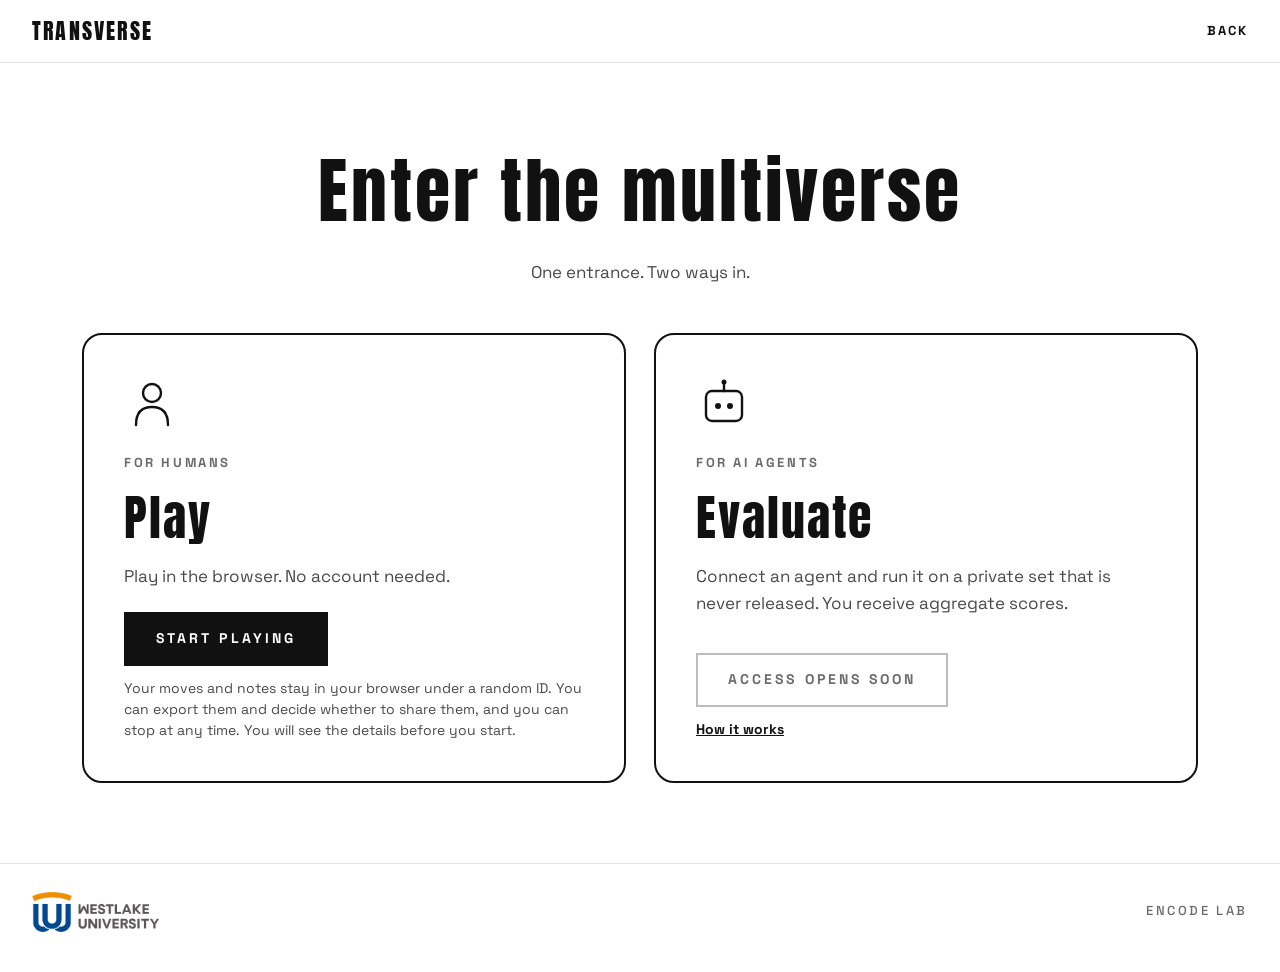
==== site/enter.html @ fa6d0586 "TransVerse website: white research interface, outer pages and threshold - Research GUI (core/gui/ind" ====
<!doctype html>
<html lang="en">
<head>
<meta charset="utf-8">
<meta name="viewport" content="width=device-width, initial-scale=1">
<meta name="color-scheme" content="light">
<meta name="robots" content="noindex">
<meta http-equiv="Content-Security-Policy" content="default-src 'none'; style-src 'self'; img-src 'self'; font-src 'self'; base-uri 'none'; form-action 'none'">
<link rel="icon" href="favicon.svg" type="image/svg+xml">
<link rel="stylesheet" href="site.css">
<title>Enter · TransVerse</title>
</head>
<body>
<header class="bar"><div class="wrap">
  <a class="mark" href="./">TRANSVERSE</a>
  <a class="small-caps" href="welcome.html">Back</a>
</div></header>
<main class="wrap gate">
  <div class="gate-head"><h1>Enter the multiverse</h1><p>One entrance. Two ways in.</p></div>
  <div class="doors">
    <section class="door" aria-label="Play as a human">
      <svg aria-hidden="true" width="56" height="56" viewBox="0 0 56 56"><circle cx="28" cy="18" r="9" fill="none" stroke="#111" stroke-width="2.4"/><path d="M12 50 Q12 32 28 32 Q44 32 44 50" fill="none" stroke="#111" stroke-width="2.4" stroke-linecap="round"/></svg>
      <div class="stack8"><span class="eyebrow">For humans</span><h2>Play</h2><p>Play in the browser. No account needed.</p></div>
      <div class="go">
        <a class="btn solid" href="play/">START PLAYING</a>
        <p class="fine">Your moves and notes stay in your browser under a random ID. You can export them and decide whether to share them, and you can stop at any time. You will see the details before you start.</p>
      </div>
    </section>
    <section class="door" id="evaluate" aria-label="Evaluate an AI agent">
      <svg aria-hidden="true" width="56" height="56" viewBox="0 0 56 56"><rect x="10" y="16" width="36" height="30" rx="6" fill="none" stroke="#111" stroke-width="2.4"/><circle cx="22" cy="31" r="3" fill="#111"/><circle cx="34" cy="31" r="3" fill="#111"/><path d="M28 16 L28 8" stroke="#111" stroke-width="2.4" stroke-linecap="round"/><circle cx="28" cy="7" r="2.5" fill="#111"/></svg>
      <div class="stack8"><span class="eyebrow">For AI agents</span><h2>Evaluate</h2><p>Connect an agent and run it on a private set that is never released. You receive aggregate scores.</p></div>
      <div class="go">
        <span class="btn quiet" aria-disabled="true">ACCESS OPENS SOON</span>
        <a class="plain-link" href="how-it-works.html#agents">How it works</a>
      </div>
    </section>
  </div>
</main>
<footer class="foot"><div class="wrap"><img src="assets/westlake_logo_two_line.png" alt="Westlake University"><span class="lab">Encode Lab</span></div></footer>
</body>
</html>
---- site/site.css ----
/* Fonts: Anton and Space Grotesk, SIL Open Font License 1.1 (assets/fonts/*-OFL.txt). */
@font-face{font-family:Anton;src:url(assets/fonts/Anton-Regular.ttf) format('truetype');font-weight:400;font-style:normal;font-display:swap}
@font-face{font-family:'Space Grotesk';src:url(assets/fonts/SpaceGrotesk-wght.ttf) format('truetype');font-weight:300 700;font-style:normal;font-display:swap}
/* Outer pages: white, black type, hairline rules. No Universe's style is used here. */
:root{--ink:#111111;--sub:#4A4A4A;--mute:#6B6B6B;--rule:#E4E4E4;--display:Anton,Impact,"Haettenschweiler","Arial Narrow Bold",sans-serif;
--body:"Space Grotesk","Helvetica Neue",Helvetica,Arial,system-ui,sans-serif;color-scheme:light}
*{box-sizing:border-box}
html,body{margin:0;background:#FFFFFF;color:var(--ink)}
body{font:17px/1.55 var(--body);min-height:100vh;display:flex;flex-direction:column}
a{color:var(--ink)}a:hover{color:#555}
img{display:block}
.wrap{width:100%;max-width:1280px;margin:0 auto;padding:0 32px}
.bar{border-bottom:1px solid var(--rule)}
.bar .wrap{display:flex;flex-wrap:wrap;align-items:center;justify-content:space-between;gap:16px;padding-top:20px;padding-bottom:20px}
.mark{font:400 22px/1 var(--display);letter-spacing:.1em;text-decoration:none}
.nav{display:flex;flex-wrap:wrap;gap:28px}
.nav a,.small-caps{font-size:13px;font-weight:700;letter-spacing:.16em;text-transform:uppercase;text-decoration:none}
.eyebrow{font-size:13px;font-weight:700;letter-spacing:.2em;text-transform:uppercase;color:var(--mute)}
.btn{display:inline-flex;align-items:center;gap:14px;text-decoration:none;border:2px solid var(--ink);padding:14px 30px;font-size:14px;font-weight:700;letter-spacing:.22em;text-transform:uppercase;background:#FFF;color:var(--ink)}
.btn.solid{background:var(--ink);color:#FFF}
.btn.solid:hover{background:#000;color:#FFF}
.btn:hover{color:var(--ink);background:#F6F6F6}
.btn.small{padding:10px 22px;font-size:13px;letter-spacing:.2em}
.btn.quiet{border-color:#BDBDBD;color:var(--mute);cursor:default}
.btn.quiet:hover{background:#FFF;color:var(--mute)}
.btn:focus-visible,a:focus-visible{outline:2px solid var(--ink);outline-offset:3px}
h1,h2,h3{font-family:var(--display);font-weight:400;margin:0}
p{margin:0}
main{flex:1 1 auto}
.foot{border-top:1px solid var(--rule)}
.foot .wrap{display:flex;flex-wrap:wrap;align-items:center;justify-content:space-between;gap:16px;padding-top:28px;padding-bottom:40px}
.foot img{height:40px;width:auto}
.lab{font-size:13px;font-weight:500;letter-spacing:.2em;text-transform:uppercase;color:var(--mute)}

/* Portal. */
.portal{flex:1 1 auto;display:flex;flex-direction:column;align-items:center;justify-content:center;gap:44px;padding:80px 24px;min-height:560px}
.portal h1{font-size:clamp(56px,11vw,136px);line-height:1;letter-spacing:.08em;text-align:center}
.portal-foot{padding:0 24px 56px;display:flex;flex-direction:column;align-items:center;gap:16px}
.portal-foot img{height:52px;width:auto}

/* Welcome. */
.hero{padding:clamp(72px,12vw,128px) 0 clamp(64px,10vw,112px);display:flex;flex-direction:column;gap:32px}
.hero h1{max-width:1100px;font-size:clamp(40px,6.4vw,72px);line-height:1.04;letter-spacing:.02em}
.hero p{max-width:560px;font-size:19px;color:var(--sub)}
.row{display:flex;flex-wrap:wrap;gap:14px}
.mv{white-space:nowrap}.mv1{color:#3E6B48}.mv2{color:#E8361C}.mv3{color:#2C4A6E}.mv4{color:#A8842F}.mv5{color:#1F7AC0}
.split{padding:56px 0 72px;border-top:1px solid var(--rule);display:flex;flex-wrap:wrap;gap:48px}
.split>div{min-width:0;display:flex;flex-direction:column;gap:16px}
.split h2{font-size:40px;letter-spacing:.04em}
.split p{color:var(--sub);max-width:620px}

/* Gate. */
.gate{max-width:1180px;padding-top:72px;padding-bottom:80px;display:flex;flex-direction:column;gap:48px}
.gate-head{display:flex;flex-direction:column;gap:12px;align-items:center;text-align:center}
.gate-head h1{font-size:clamp(44px,7vw,72px);letter-spacing:.04em}
.gate-head p{color:var(--sub)}
.doors{display:grid;grid-template-columns:repeat(auto-fit,minmax(min(100%,320px),1fr));gap:28px}
.door{border:2px solid var(--ink);border-radius:20px;padding:clamp(28px,4vw,40px);display:flex;flex-direction:column;gap:22px}
.door h2{font-size:48px;letter-spacing:.04em}
.door p{color:var(--sub)}
.door .go{display:flex;flex-direction:column;gap:12px;margin-top:auto;align-items:flex-start}
.door .fine{font-size:14px;line-height:1.5}

/* How it works. */
.how-hero{padding:clamp(64px,10vw,104px) 0 56px;display:flex;flex-direction:column;gap:24px}
.how-hero h1{font-size:clamp(44px,7vw,84px);line-height:1.02;letter-spacing:.02em}
.how-hero p{max-width:620px;font-size:19px;color:var(--sub)}
.glance{display:grid;grid-template-columns:repeat(auto-fit,minmax(min(100%,220px),1fr));border-top:1px solid var(--rule);border-bottom:1px solid var(--rule)}
.glance div{padding:28px 24px 28px 0;display:flex;flex-direction:column;gap:6px}
.glance div+div{border-left:1px solid var(--rule);padding-left:24px}
.glance b{font:400 64px/1 var(--display)}
.glance span{color:var(--sub)}
.section{padding:72px 0 24px;display:flex;flex-direction:column;gap:28px}
.section h2{font-size:40px;letter-spacing:.04em}
.section>p{max-width:640px;color:var(--sub)}
.worlds{display:grid;grid-template-columns:repeat(auto-fit,minmax(min(100%,200px),1fr));gap:20px}
.world{display:flex;flex-direction:column;gap:12px;margin:0}
.world img{width:100%;aspect-ratio:4/3;object-fit:cover;border-radius:2px;background:#EEE}
.world figcaption{display:flex;flex-direction:column;gap:2px}
.world figcaption span:first-child{font-size:12px;font-weight:700;letter-spacing:.2em;color:var(--mute)}
.world figcaption span:last-child{font-weight:500}
.steps{display:grid;grid-template-columns:repeat(auto-fit,minmax(min(100%,230px),1fr));gap:0;border-top:1px solid var(--rule)}
.step{padding:28px 28px 32px 0;display:flex;flex-direction:column;gap:10px}
.step+.step{border-left:1px solid var(--rule);padding-left:28px}
.step span{font:400 28px/1 var(--display);color:var(--mute)}
.step h3{font-size:30px;letter-spacing:.03em}
.step p{color:var(--sub)}
.agents{margin:48px 0 80px;padding:40px;border:2px solid var(--ink);border-radius:20px;display:flex;flex-direction:column;gap:14px}
.agents h2{font-size:clamp(30px,4vw,44px);letter-spacing:.03em}
.agents p{color:var(--sub);max-width:640px}

@media (max-width:640px){
  .wrap{padding:0 16px}
  .glance div+div,.step+.step{border-left:0;padding-left:0;border-top:1px solid var(--rule)}
  .agents{padding:24px}
}
.grow2{flex:2 1 480px}.grow1{flex:1 1 280px}
.stack8{display:flex;flex-direction:column;gap:8px}
.plain-link{font-size:14px;font-weight:700}
.muted{color:var(--mute)}
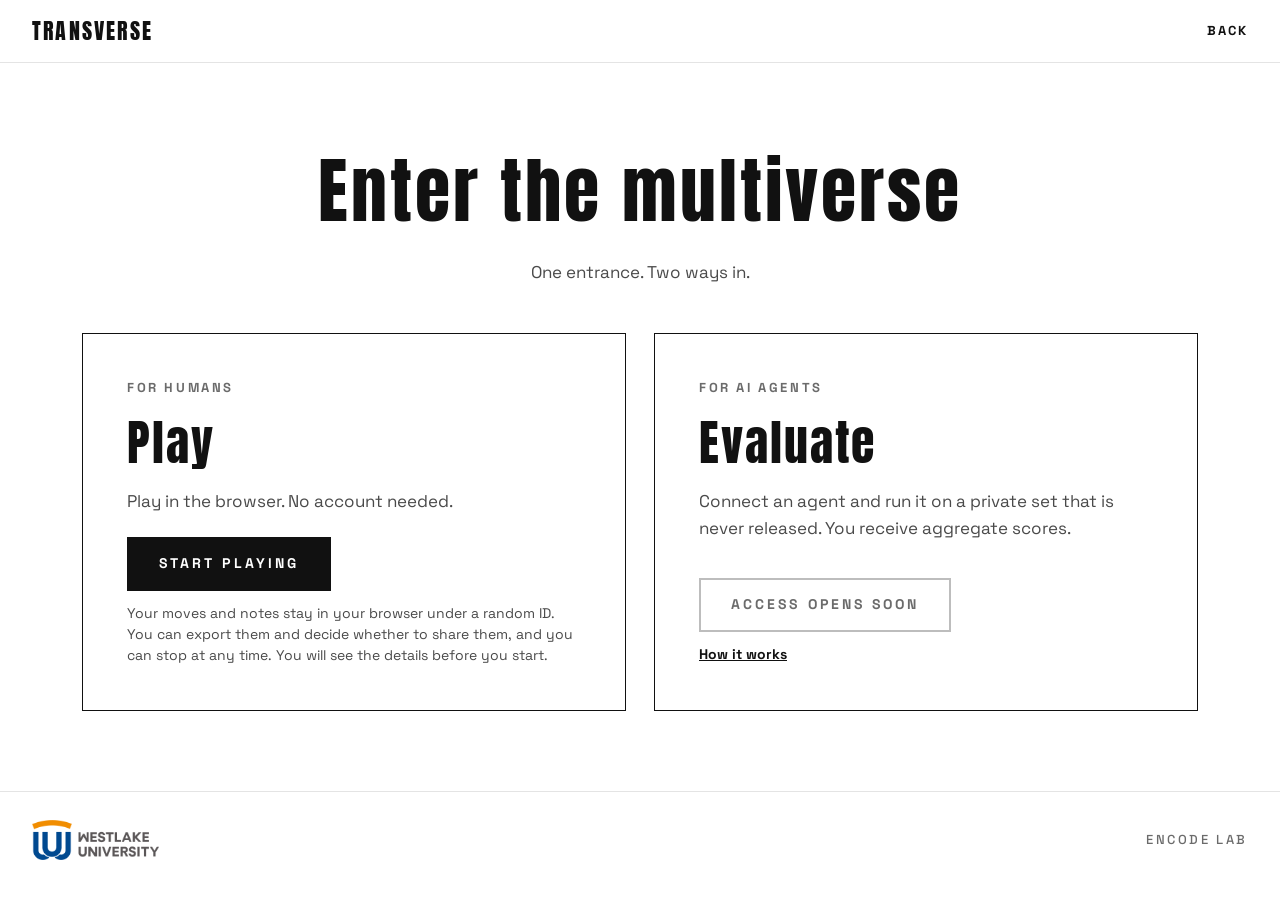
==== commit 408cfedf: "Design review pass: contrast, shared type, square Enter cards, wide thumbnails, door hierarchy - Sec" ====
--- a/site/enter.html
+++ b/site/enter.html
@@ -19,7 +19,6 @@
   <div class="gate-head"><h1>Enter the multiverse</h1><p>One entrance. Two ways in.</p></div>
   <div class="doors">
     <section class="door" aria-label="Play as a human">
-      <svg aria-hidden="true" width="56" height="56" viewBox="0 0 56 56"><circle cx="28" cy="18" r="9" fill="none" stroke="#111" stroke-width="2.4"/><path d="M12 50 Q12 32 28 32 Q44 32 44 50" fill="none" stroke="#111" stroke-width="2.4" stroke-linecap="round"/></svg>
       <div class="stack8"><span class="eyebrow">For humans</span><h2>Play</h2><p>Play in the browser. No account needed.</p></div>
       <div class="go">
         <a class="btn solid" href="play/">START PLAYING</a>
@@ -27,7 +26,6 @@
       </div>
     </section>
     <section class="door" id="evaluate" aria-label="Evaluate an AI agent">
-      <svg aria-hidden="true" width="56" height="56" viewBox="0 0 56 56"><rect x="10" y="16" width="36" height="30" rx="6" fill="none" stroke="#111" stroke-width="2.4"/><circle cx="22" cy="31" r="3" fill="#111"/><circle cx="34" cy="31" r="3" fill="#111"/><path d="M28 16 L28 8" stroke="#111" stroke-width="2.4" stroke-linecap="round"/><circle cx="28" cy="7" r="2.5" fill="#111"/></svg>
       <div class="stack8"><span class="eyebrow">For AI agents</span><h2>Evaluate</h2><p>Connect an agent and run it on a private set that is never released. You receive aggregate scores.</p></div>
       <div class="go">
         <span class="btn quiet" aria-disabled="true">ACCESS OPENS SOON</span>
--- a/site/site.css
+++ b/site/site.css
@@ -55,7 +55,7 @@
 .gate-head h1{font-size:clamp(44px,7vw,72px);letter-spacing:.04em}
 .gate-head p{color:var(--sub)}
 .doors{display:grid;grid-template-columns:repeat(auto-fit,minmax(min(100%,320px),1fr));gap:28px}
-.door{border:2px solid var(--ink);border-radius:20px;padding:clamp(28px,4vw,40px);display:flex;flex-direction:column;gap:22px}
+.door{border:1px solid var(--ink);border-radius:0;padding:clamp(28px,4vw,44px);display:flex;flex-direction:column;gap:22px}
 .door h2{font-size:48px;letter-spacing:.04em}
 .door p{color:var(--sub)}
 .door .go{display:flex;flex-direction:column;gap:12px;margin-top:auto;align-items:flex-start}
@@ -73,9 +73,9 @@
 .section{padding:72px 0 24px;display:flex;flex-direction:column;gap:28px}
 .section h2{font-size:40px;letter-spacing:.04em}
 .section>p{max-width:640px;color:var(--sub)}
-.worlds{display:grid;grid-template-columns:repeat(auto-fit,minmax(min(100%,200px),1fr));gap:20px}
+.worlds{display:grid;grid-template-columns:repeat(auto-fit,minmax(min(100%,360px),1fr));gap:24px 20px}
 .world{display:flex;flex-direction:column;gap:12px;margin:0}
-.world img{width:100%;aspect-ratio:4/3;object-fit:cover;border-radius:2px;background:#EEE}
+.world img{width:100%;aspect-ratio:3/1;object-fit:cover;object-position:center 60%;border-radius:0;background:#EEE}
 .world figcaption{display:flex;flex-direction:column;gap:2px}
 .world figcaption span:first-child{font-size:12px;font-weight:700;letter-spacing:.2em;color:var(--mute)}
 .world figcaption span:last-child{font-weight:500}
@@ -85,7 +85,7 @@
 .step span{font:400 28px/1 var(--display);color:var(--mute)}
 .step h3{font-size:30px;letter-spacing:.03em}
 .step p{color:var(--sub)}
-.agents{margin:48px 0 80px;padding:40px;border:2px solid var(--ink);border-radius:20px;display:flex;flex-direction:column;gap:14px}
+.agents{margin:48px 0 80px;padding:40px;border:1px solid var(--ink);border-radius:0;display:flex;flex-direction:column;gap:14px}
 .agents h2{font-size:clamp(30px,4vw,44px);letter-spacing:.03em}
 .agents p{color:var(--sub);max-width:640px}
 
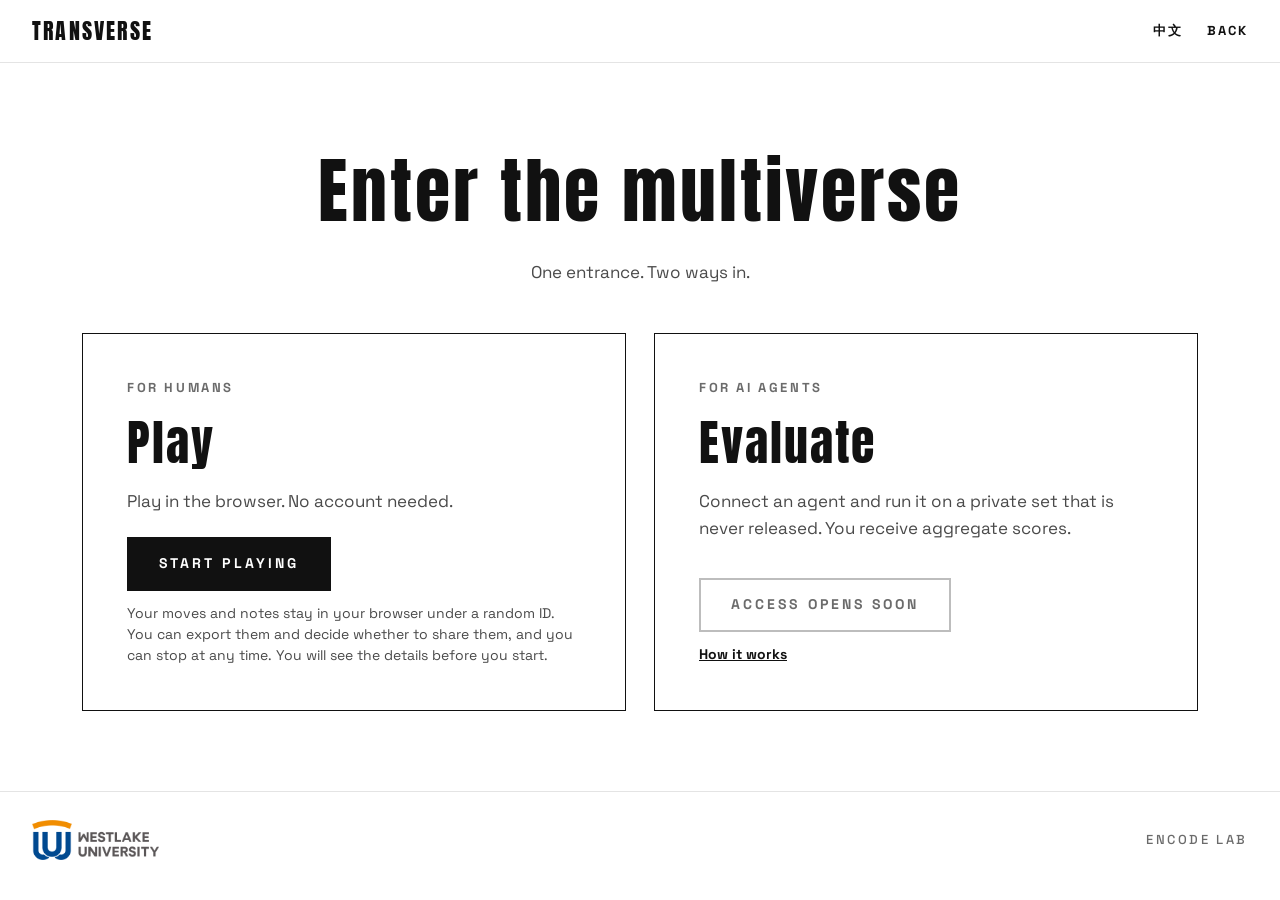
==== commit a4f825e8: "Developer mode (any Universe directly) and a Chinese interface Developer mode (play/?dev=1): - start" ====
--- a/site/enter.html
+++ b/site/enter.html
@@ -13,7 +13,7 @@
 <body>
 <header class="bar"><div class="wrap">
   <a class="mark" href="./">TRANSVERSE</a>
-  <a class="small-caps" href="welcome.html">Back</a>
+  <span class="bar-right"><a class="small-caps" href="zh/enter.html" lang="zh-CN">中文</a><a class="small-caps" href="welcome.html">Back</a></span>
 </div></header>
 <main class="wrap gate">
   <div class="gate-head"><h1>Enter the multiverse</h1><p>One entrance. Two ways in.</p></div>
--- a/site/site.css
+++ b/site/site.css
@@ -2,8 +2,8 @@
 @font-face{font-family:Anton;src:url(assets/fonts/Anton-Regular.ttf) format('truetype');font-weight:400;font-style:normal;font-display:swap}
 @font-face{font-family:'Space Grotesk';src:url(assets/fonts/SpaceGrotesk-wght.ttf) format('truetype');font-weight:300 700;font-style:normal;font-display:swap}
 /* Outer pages: white, black type, hairline rules. No Universe's style is used here. */
-:root{--ink:#111111;--sub:#4A4A4A;--mute:#6B6B6B;--rule:#E4E4E4;--display:Anton,Impact,"Haettenschweiler","Arial Narrow Bold",sans-serif;
---body:"Space Grotesk","Helvetica Neue",Helvetica,Arial,system-ui,sans-serif;color-scheme:light}
+:root{--tv-ease:cubic-bezier(.45,0,.25,1);--ink:#111111;--sub:#4A4A4A;--mute:#6B6B6B;--rule:#E4E4E4;--display:Anton,Impact,"Haettenschweiler","Arial Narrow Bold","PingFang SC","Hiragino Sans GB","Microsoft YaHei",sans-serif;
+--body:"Space Grotesk","Helvetica Neue",Helvetica,Arial,"PingFang SC","Hiragino Sans GB","Microsoft YaHei",system-ui,sans-serif;color-scheme:light}
 *{box-sizing:border-box}
 html,body{margin:0;background:#FFFFFF;color:var(--ink)}
 body{font:17px/1.55 var(--body);min-height:100vh;display:flex;flex-direction:column}
@@ -98,3 +98,26 @@
 .stack8{display:flex;flex-direction:column;gap:8px}
 .plain-link{font-size:14px;font-weight:700}
 .muted{color:var(--mute)}
+
+/* Motion (one easing site-wide; nothing loops). Portal: the title gathers from a wider tracking, then
+   ENTER fades in; the arrow moves 4 px on hover. Welcome: the five segments of "Multiverse" take their
+   colours one after another. How it works: a light lift on the paintings. */
+@keyframes tv-gather{from{letter-spacing:.22em;opacity:0}to{letter-spacing:.08em;opacity:1}}
+@keyframes tv-fade{from{opacity:0}to{opacity:1}}
+@keyframes tv-colour{from{color:var(--ink)}}
+.portal h1{animation:tv-gather 1.8s var(--tv-ease) .2s both}
+.portal .btn{animation:tv-fade .9s var(--tv-ease) 1.9s both}
+.btn svg{transition:transform .25s var(--tv-ease)}
+.btn:hover svg,.btn:focus-visible svg{transform:translateX(4px)}
+.mv span{animation:tv-colour .45s var(--tv-ease) both}
+.mv .mv1{animation-delay:.35s}.mv .mv2{animation-delay:.44s}.mv .mv3{animation-delay:.53s}.mv .mv4{animation-delay:.62s}.mv .mv5{animation-delay:.71s}
+.world img{transition:transform .35s var(--tv-ease),filter .35s var(--tv-ease)}
+.world:hover img{transform:translateY(-3px);filter:saturate(1.08)}
+@media (prefers-reduced-motion:reduce){*{animation:none!important;transition:none!important}}
+
+/* Language switch. */
+.lang-switch{position:fixed;top:24px;right:32px;font-size:13px;font-weight:700;letter-spacing:.16em;text-decoration:none}
+.bar-right{display:flex;align-items:center;gap:24px}
+html[lang="zh-CN"] .hero p,html[lang="zh-CN"] .split p,html[lang="zh-CN"] .door p,html[lang="zh-CN"] .step p,html[lang="zh-CN"] .how-hero p{line-height:1.75}
+html[lang="zh-CN"] .nav a,html[lang="zh-CN"] .small-caps,html[lang="zh-CN"] .eyebrow,html[lang="zh-CN"] .btn{letter-spacing:.08em}
+html[lang="zh-CN"] h1,html[lang="zh-CN"] h2,html[lang="zh-CN"] h3{font-weight:700;letter-spacing:.02em}
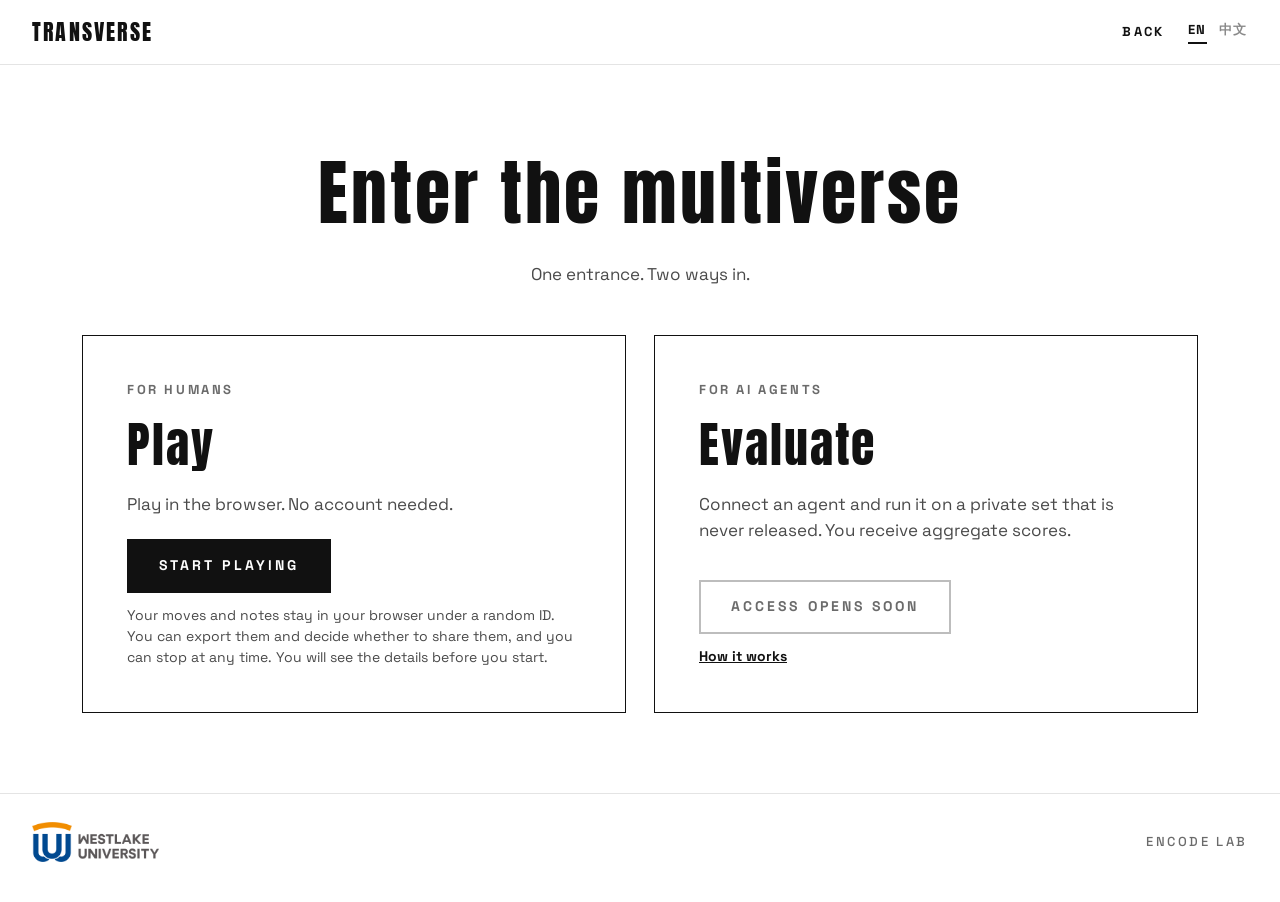
==== commit 51e698ad: "One EN / 中文 switch, always in the top-right corner Every page (portal, welcome, how it works, enter," ====
--- a/site/enter.html
+++ b/site/enter.html
@@ -13,7 +13,7 @@
 <body>
 <header class="bar"><div class="wrap">
   <a class="mark" href="./">TRANSVERSE</a>
-  <span class="bar-right"><a class="small-caps" href="zh/enter.html" lang="zh-CN">中文</a><a class="small-caps" href="welcome.html">Back</a></span>
+  <span class="bar-right"><a class="small-caps" href="welcome.html">Back</a><span class="lang-toggle"><b>EN</b><a href="zh/enter.html" lang="zh-CN">中文</a></span></span>
 </div></header>
 <main class="wrap gate">
   <div class="gate-head"><h1>Enter the multiverse</h1><p>One entrance. Two ways in.</p></div>
--- a/site/site.css
+++ b/site/site.css
@@ -116,8 +116,14 @@
 @media (prefers-reduced-motion:reduce){*{animation:none!important;transition:none!important}}
 
 /* Language switch. */
-.lang-switch{position:fixed;top:24px;right:32px;font-size:13px;font-weight:700;letter-spacing:.16em;text-decoration:none}
 .bar-right{display:flex;align-items:center;gap:24px}
 html[lang="zh-CN"] .hero p,html[lang="zh-CN"] .split p,html[lang="zh-CN"] .door p,html[lang="zh-CN"] .step p,html[lang="zh-CN"] .how-hero p{line-height:1.75}
 html[lang="zh-CN"] .nav a,html[lang="zh-CN"] .small-caps,html[lang="zh-CN"] .eyebrow,html[lang="zh-CN"] .btn{letter-spacing:.08em}
 html[lang="zh-CN"] h1,html[lang="zh-CN"] h2,html[lang="zh-CN"] h3{font-weight:700;letter-spacing:.02em}
+
+/* EN / 中文 — always the last item, top right. The current language is bold and underlined. */
+.lang-toggle{display:inline-flex;align-items:center;gap:12px;font-size:13px;font-weight:700;letter-spacing:.12em;white-space:nowrap}
+.lang-toggle b{color:var(--ink);border-bottom:2px solid var(--ink);padding-bottom:2px}
+.lang-toggle a{color:#8A8A8A;text-decoration:none;padding-bottom:4px}
+.lang-toggle a:hover{color:var(--ink)}
+.lang-corner{position:fixed;top:26px;right:32px;z-index:5}
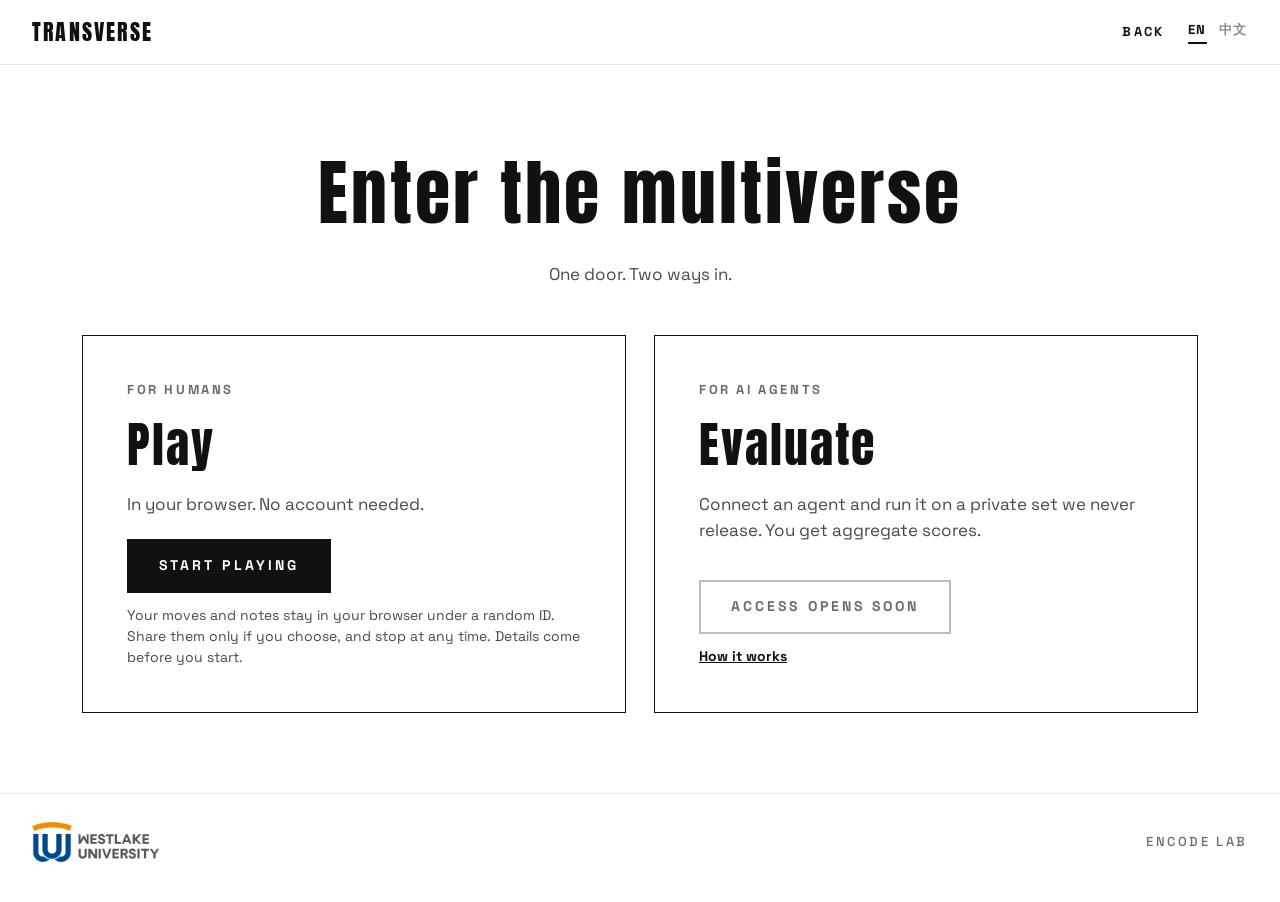
==== commit 1bb1b478: "Tighter English copy on the outer pages (welcome, enter, how it works); Chinese follows Co-Authored-" ====
--- a/site/enter.html
+++ b/site/enter.html
@@ -16,17 +16,17 @@
   <span class="bar-right"><a class="small-caps" href="welcome.html">Back</a><span class="lang-toggle"><b>EN</b><a href="zh/enter.html" lang="zh-CN">中文</a></span></span>
 </div></header>
 <main class="wrap gate">
-  <div class="gate-head"><h1>Enter the multiverse</h1><p>One entrance. Two ways in.</p></div>
+  <div class="gate-head"><h1>Enter the multiverse</h1><p>One door. Two ways in.</p></div>
   <div class="doors">
     <section class="door" aria-label="Play as a human">
-      <div class="stack8"><span class="eyebrow">For humans</span><h2>Play</h2><p>Play in the browser. No account needed.</p></div>
+      <div class="stack8"><span class="eyebrow">For humans</span><h2>Play</h2><p>In your browser. No account needed.</p></div>
       <div class="go">
         <a class="btn solid" href="play/">START PLAYING</a>
-        <p class="fine">Your moves and notes stay in your browser under a random ID. You can export them and decide whether to share them, and you can stop at any time. You will see the details before you start.</p>
+        <p class="fine">Your moves and notes stay in your browser under a random ID. Share them only if you choose, and stop at any time. Details come before you start.</p>
       </div>
     </section>
     <section class="door" id="evaluate" aria-label="Evaluate an AI agent">
-      <div class="stack8"><span class="eyebrow">For AI agents</span><h2>Evaluate</h2><p>Connect an agent and run it on a private set that is never released. You receive aggregate scores.</p></div>
+      <div class="stack8"><span class="eyebrow">For AI agents</span><h2>Evaluate</h2><p>Connect an agent and run it on a private set we never release. You get aggregate scores.</p></div>
       <div class="go">
         <span class="btn quiet" aria-disabled="true">ACCESS OPENS SOON</span>
         <a class="plain-link" href="how-it-works.html#agents">How it works</a>
--- a/site/site.css
+++ b/site/site.css
@@ -43,7 +43,8 @@
 .hero h1{max-width:1100px;font-size:clamp(40px,6.4vw,72px);line-height:1.04;letter-spacing:.02em}
 .hero p{max-width:560px;font-size:19px;color:var(--sub)}
 .row{display:flex;flex-wrap:wrap;gap:14px}
-.mv{white-space:nowrap}.mv1{color:#3E6B48}.mv2{color:#E8361C}.mv3{color:#2C4A6E}.mv4{color:#A8842F}.mv5{color:#1F7AC0}
+.mv{white-space:nowrap}/* One colour per world (2026-11-24, palette C): the original muted set reordered to fit the worlds — forest green, night navy, warm sienna (the pigment of this painting style), dusk rose, brass ochre. */
+.mv1{color:#3E6B48}.mv2{color:#2C4A6E}.mv3{color:#B85A36}.mv4{color:#B85676}.mv5{color:#A8842F}
 .split{padding:56px 0 72px;border-top:1px solid var(--rule);display:flex;flex-wrap:wrap;gap:48px}
 .split>div{min-width:0;display:flex;flex-direction:column;gap:16px}
 .split h2{font-size:40px;letter-spacing:.04em}
@@ -106,10 +107,26 @@
 @keyframes tv-fade{from{opacity:0}to{opacity:1}}
 @keyframes tv-colour{from{color:var(--ink)}}
 .portal h1{animation:tv-gather 1.8s var(--tv-ease) .2s both}
-.portal .btn{animation:tv-fade .9s var(--tv-ease) 1.9s both}
+.portal .btn{animation:tv-fade .9s var(--tv-ease) 2.3s both}
+/* Once the title has gathered, a light passes through it once: its five pairs of letters (TR·AN·SV·ER·SE) take the
+   five worlds' colours one after another, like five doors lit in turn, and return to black. */
+@keyframes tv-pass{0%,100%{color:var(--ink)}35%,55%{color:var(--pass)}}
+.portal .tw{animation:tv-pass .8s var(--tv-ease) both}
+.portal .tw1{--pass:#3E6B48;animation-delay:1.95s}.portal .tw2{--pass:#2C4A6E;animation-delay:2.08s}.portal .tw3{--pass:#B85A36;animation-delay:2.21s}
+.portal .tw4{--pass:#B85676;animation-delay:2.34s}.portal .tw5{--pass:#A8842F;animation-delay:2.47s}
 .btn svg{transition:transform .25s var(--tv-ease)}
 .btn:hover svg,.btn:focus-visible svg{transform:translateX(4px)}
-.mv span{animation:tv-colour .45s var(--tv-ease) both}
+.mv span{animation:tv-colour .45s var(--tv-ease) backwards}
+/* Each piece of "Multiverse" holds its world: on hover the colour gives way to that world's painting inside the letters. */
+.mv span{background-size:cover;background-position:center;-webkit-background-clip:text;background-clip:text;transition:color .5s var(--tv-ease)}
+.mv1{background-image:url(assets/mv-u1.webp)}.mv2{background-image:url(assets/mv-u2.webp)}.mv3{background-image:url(assets/mv-u3.webp)}.mv4{background-image:url(assets/mv-u4.webp)}.mv5{background-image:url(assets/mv-u5.webp)}
+.mv span:hover{color:transparent}
+/* ENTER's door: on hover it swings open (hinge on the right, as in the game) onto the five worlds' colours. */
+.door-icon .d1{fill:#3E6B48}.door-icon .d2{fill:#2C4A6E}.door-icon .d3{fill:#B85A36}.door-icon .d4{fill:#B85676}.door-icon .d5{fill:#A8842F}
+.door-leaf{fill:currentColor;transform-box:fill-box;transform-origin:right center;transition:transform .45s var(--tv-ease)}
+.btn .door-knob{fill:#FFF}.btn.solid .door-knob{fill:var(--ink)}
+.btn:hover .door-leaf,.btn:focus-visible .door-leaf{transform:scaleX(.16)}
+.btn:hover svg.door-icon,.btn:focus-visible svg.door-icon{transform:none}
 .mv .mv1{animation-delay:.35s}.mv .mv2{animation-delay:.44s}.mv .mv3{animation-delay:.53s}.mv .mv4{animation-delay:.62s}.mv .mv5{animation-delay:.71s}
 .world img{transition:transform .35s var(--tv-ease),filter .35s var(--tv-ease)}
 .world:hover img{transform:translateY(-3px);filter:saturate(1.08)}
@@ -127,3 +144,5 @@
 .lang-toggle a{color:#8A8A8A;text-decoration:none;padding-bottom:4px}
 .lang-toggle a:hover{color:var(--ink)}
 .lang-corner{position:fixed;top:26px;right:32px;z-index:5}
+/* Pages cached from an earlier release still carry a bare .lang-switch link: keep it in the corner too. */
+.lang-switch{position:fixed;top:26px;right:32px;z-index:5;font-size:13px;font-weight:700;letter-spacing:.12em;color:#8A8A8A;text-decoration:none}
